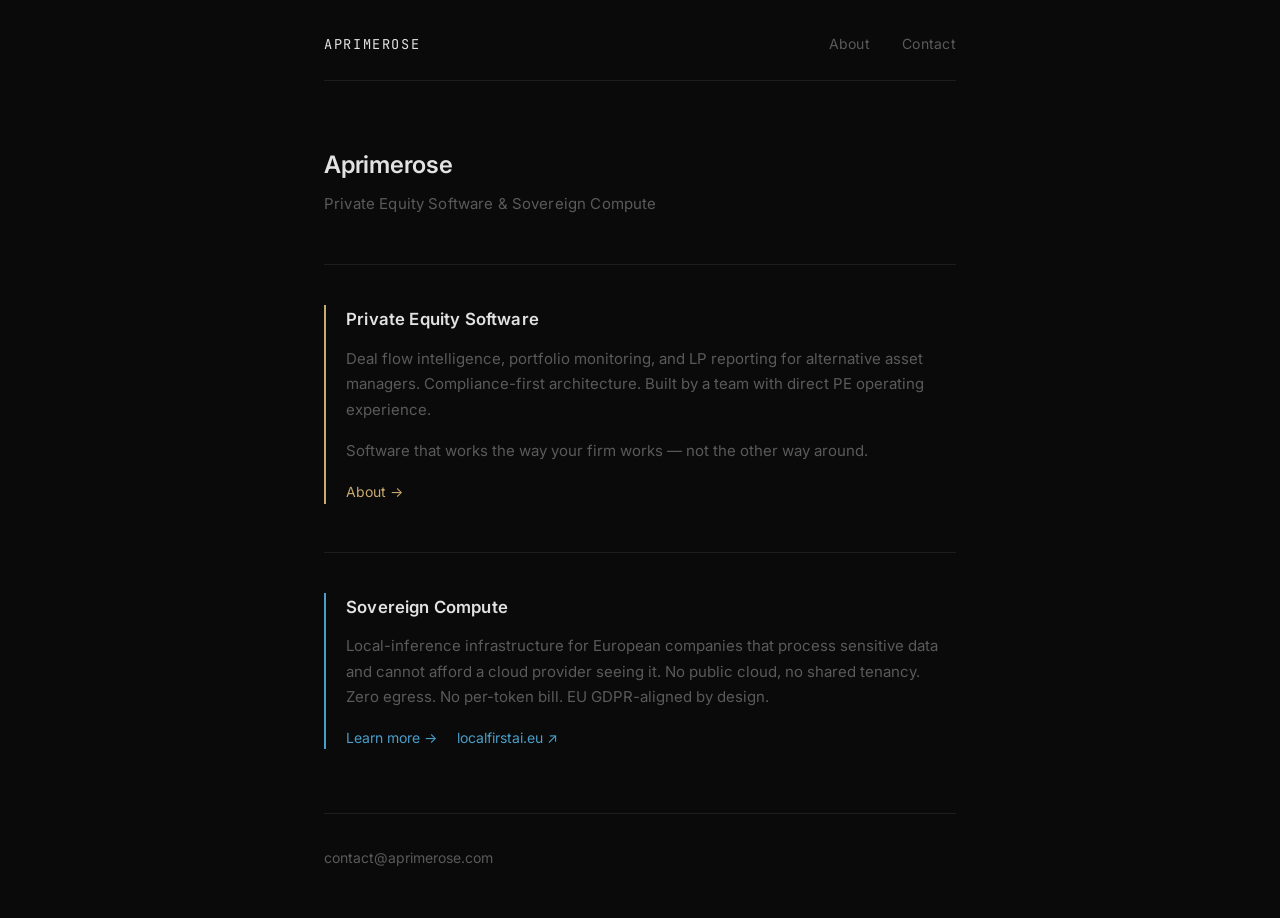
==== index.html @ 773163f9 "site: About reframed (fintech since 2020 → AI for regulated finance → evidence at localfirstai.eu → " ====
<!DOCTYPE html>
<html lang="en">
<head>
  <meta charset="UTF-8">
  <meta name="viewport" content="width=device-width, initial-scale=1.0">
  <meta name="description" content="Aprimerose — Private Equity Software and Sovereign Compute infrastructure for alternative asset managers.">
  <title>Aprimerose — Private Equity Software & Sovereign Compute</title>
  <link rel="preconnect" href="https://fonts.googleapis.com">
  <link rel="preconnect" href="https://fonts.gstatic.com" crossorigin>
  <link href="https://fonts.googleapis.com/css2?family=Inter:wght@400;500;600&family=JetBrains+Mono:wght@400;500&display=swap" rel="stylesheet">
  <link rel="stylesheet" href="style.css">
  <!-- Google tag (gtag.js) G-Q5KMY7Q0BP -->
  <script async src="https://www.googletagmanager.com/gtag/js?id=G-Q5KMY7Q0BP"></script>
  <script>
    window.dataLayer = window.dataLayer || [];
    function gtag(){dataLayer.push(arguments);}
    gtag('js', new Date());
    gtag('config', 'G-Q5KMY7Q0BP');
  </script>
</head>
<body>
  <div class="wrap">

    <nav>
      <span class="nav-brand">Aprimerose</span>
      <div class="nav-links">
        <a href="/about/">About</a>
        <a href="/contact/">Contact</a>
      </div>
    </nav>

    <main>

      <section class="hero">
        <h1>Aprimerose</h1>
        <p class="descriptor">Private Equity Software &amp; Sovereign Compute</p>
      </section>

      <hr>

      <!-- Pillar 1: PE Software — primary -->
      <section class="pillar pillar--pe">
        <div class="pillar-header">
          <h2>Private Equity Software</h2>
        </div>
        <p>
          Deal flow intelligence, portfolio monitoring, and LP reporting for alternative asset managers.
          Compliance-first architecture. Built by a team with direct PE operating experience.
        </p>
        <p>
          Software that works the way your firm works — not the other way around.
        </p>
        <div class="pillar-links">
          <a href="/about/" class="link-pe">About →</a>
        </div>
      </section>

      <hr>

      <!-- Pillar 2: Confidential Compute — new -->
      <section class="pillar pillar--cc">
        <div class="pillar-header">
          <h2>Sovereign Compute</h2>
        </div>
        <p>
          Local-inference infrastructure for European companies that process
          sensitive data and cannot afford a cloud provider seeing it.
          No public cloud, no shared tenancy. Zero egress. No per-token bill. EU GDPR-aligned by design.
        </p>
        <div class="pillar-links">
          <a href="/sovereign-compute/" class="link-cc">Learn more →</a>
          <a href="https://localfirstai.eu" target="_blank" rel="noopener" class="link-cc">localfirstai.eu ↗</a>
        </div>
      </section>

    </main>

    <footer>
      <a href="mailto:contact@aprimerose.com">contact@aprimerose.com</a>
    </footer>

  </div>
</body>
</html>
---- style.css ----
/* Aprimerose.com — design system */

:root {
  --bg:        #0a0a0a;
  --surface:   #111111;
  --border:    #1e1e1e;
  --text:      #e2e2e2;
  --muted:     #5a5a5a;
  --gold:      #c8a96e;   /* PE pillar */
  --blue:      #4a9eca;   /* CC — own cloud */
  --blue-2:    #7ec8b0;   /* CC — on-prem consultancy (teal-green: advisory/delivery feel) */
  --font-sans: 'Inter', system-ui, -apple-system, sans-serif;
  --font-mono: 'JetBrains Mono', 'IBM Plex Mono', 'Fira Code', monospace;
  --max-w:     680px;
}

/* Reset */
*, *::before, *::after { box-sizing: border-box; margin: 0; padding: 0; }

/* Base */
html { font-size: 16px; }

body {
  background: var(--bg);
  color: var(--text);
  font-family: var(--font-sans);
  font-size: 1rem;
  line-height: 1.7;
  -webkit-font-smoothing: antialiased;
}

/* Layout */
.wrap {
  max-width: var(--max-w);
  margin: 0 auto;
  padding: 0 1.5rem;
}

/* Nav */
nav {
  padding: 2rem 0 1.5rem;
  display: flex;
  justify-content: space-between;
  align-items: baseline;
  border-bottom: 1px solid var(--border);
  margin-bottom: 4rem;
}

.nav-brand {
  font-family: var(--font-mono);
  font-size: 0.85rem;
  letter-spacing: 0.12em;
  text-transform: uppercase;
  color: var(--text);
}

.nav-links { display: flex; gap: 2rem; }

.nav-links a {
  font-size: 0.875rem;
  color: var(--muted);
  text-decoration: none;
  letter-spacing: 0.02em;
  transition: color 0.15s;
}

.nav-links a:hover { color: var(--text); }

/* Sections */
.section { margin-bottom: 3.5rem; }

/* Pillar */
.pillar { padding-left: 1.25rem; margin-bottom: 3rem; }

.pillar--pe   { border-left: 2px solid var(--gold); }
.pillar--cc   { border-left: 2px solid var(--blue); }
.pillar--cc-2 { border-left: 2px solid var(--blue-2); }

.pillar-header {
  display: flex;
  align-items: center;
  gap: 0.75rem;
  margin-bottom: 0.75rem;
}

.pillar h2 {
  font-size: 1.05rem;
  font-weight: 600;
  letter-spacing: 0.01em;
  color: var(--text);
}

.pillar p {
  color: var(--muted);
  font-size: 0.9375rem;
  margin-bottom: 1rem;
}

.pillar-links {
  display: flex;
  flex-wrap: wrap;
  gap: 1.25rem;
  align-items: center;
  font-size: 0.875rem;
}

.link-pe   { color: var(--gold); text-decoration: none; }
.link-pe:hover { text-decoration: underline; }

.link-cc   { color: var(--blue); text-decoration: none; }
.link-cc:hover { text-decoration: underline; }

.link-cc-2   { color: var(--blue-2); text-decoration: none; }
.link-cc-2:hover { text-decoration: underline; }

.link-coming {
  font-family: var(--font-mono);
  font-size: 0.75rem;
  color: var(--muted);
  letter-spacing: 0.04em;
}

/* Badge */
.badge {
  font-family: var(--font-mono);
  font-size: 0.65rem;
  letter-spacing: 0.1em;
  text-transform: uppercase;
  color: var(--blue);
  border: 1px solid var(--blue);
  padding: 0.15em 0.5em;
  border-radius: 2px;
  line-height: 1;
  opacity: 0.8;
}

/* Dividers */
hr {
  border: none;
  border-top: 1px solid var(--border);
  margin: 2.5rem 0;
}

/* Hero */
.hero { margin-bottom: 3rem; }

.hero h1 {
  font-size: 1.5rem;
  font-weight: 600;
  letter-spacing: -0.01em;
  margin-bottom: 0.3rem;
}

.hero .descriptor {
  font-size: 0.9375rem;
  color: var(--muted);
  letter-spacing: 0.01em;
}

/* Footer */
footer {
  border-top: 1px solid var(--border);
  padding: 2rem 0 3rem;
  margin-top: 4rem;
  display: flex;
  justify-content: space-between;
  align-items: center;
  flex-wrap: wrap;
  gap: 0.75rem;
}

footer a {
  font-size: 0.875rem;
  color: var(--muted);
  text-decoration: none;
}
footer a:hover { color: var(--text); }

.location {
  font-family: var(--font-mono);
  font-size: 0.75rem;
  letter-spacing: 0.08em;
  color: var(--muted);
}

/* Page heading (inner pages) */
.page-title {
  font-size: 1.25rem;
  font-weight: 600;
  margin-bottom: 0.5rem;
}

.page-subtitle {
  font-size: 0.9375rem;
  color: var(--muted);
  margin-bottom: 2.5rem;
}

/* Body text */
.body-text p {
  font-size: 0.9375rem;
  color: var(--muted);
  margin-bottom: 1.25rem;
}

.body-text p:last-child { margin-bottom: 0; }

/* Credential list */
.creds {
  list-style: none;
  margin: 1.5rem 0;
}

.creds li {
  font-family: var(--font-mono);
  font-size: 0.8rem;
  letter-spacing: 0.04em;
  color: var(--muted);
  padding: 0.5rem 0;
  border-bottom: 1px solid var(--border);
  display: flex;
  gap: 1rem;
  align-items: baseline;
}

.creds li:first-child { border-top: 1px solid var(--border); }

.creds .cred-label {
  color: var(--text);
  flex-shrink: 0;
  min-width: 6rem;
}

@media (max-width: 480px) {
  .creds li {
    flex-direction: column;
    gap: 0.15rem;
  }
  .creds .cred-label {
    min-width: auto;
  }
}

/* Compliance matrix (sovereign compute page) */
.compliance-row {
  display: flex;
  gap: 1.5rem;
  align-items: baseline;
  padding: 0.6rem 0;
  border-bottom: 1px solid var(--border);
  font-size: 0.875rem;
}
.compliance-row:first-of-type { border-top: 1px solid var(--border); }
.compliance-row .label { color: var(--text); font-family: var(--font-mono); font-size: 0.8rem; letter-spacing: 0.04em; flex-shrink: 0; min-width: 8rem; }
.compliance-row .value { color: var(--muted); }

/* Responsive */
@media (max-width: 640px) {
  nav { flex-direction: column; gap: 1rem; }
  footer { flex-direction: column; align-items: flex-start; }
  .compliance-row { flex-direction: column; gap: 0.15rem; }
  .compliance-row .label { min-width: auto; }
}
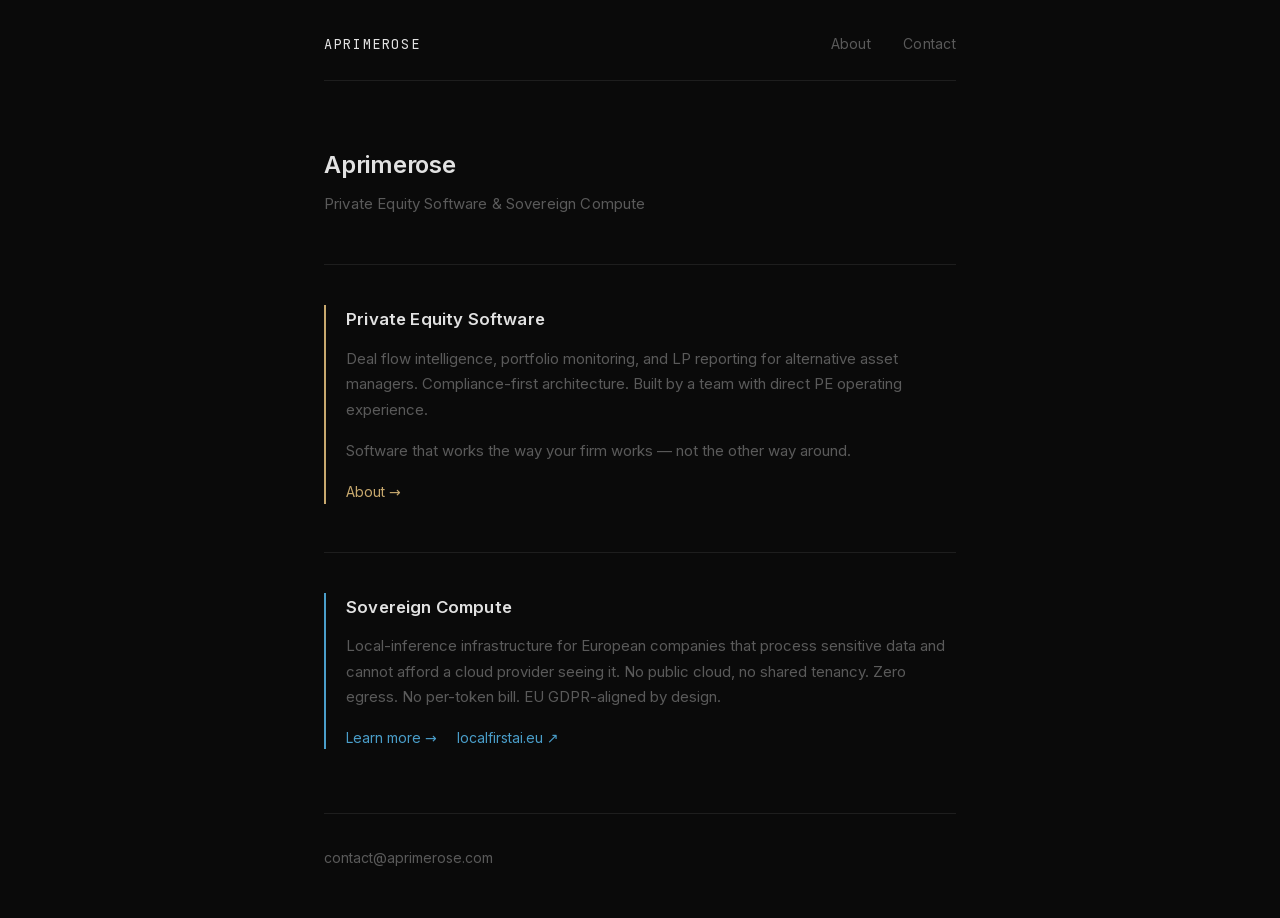
==== commit a3540ddd: "site: drop Google Analytics and Google Fonts; fonts self-hosted The homepage claims "EU GDPR-aligned" ====
--- a/index.html
+++ b/index.html
@@ -5,18 +5,8 @@
   <meta name="viewport" content="width=device-width, initial-scale=1.0">
   <meta name="description" content="Aprimerose — Private Equity Software and Sovereign Compute infrastructure for alternative asset managers.">
   <title>Aprimerose — Private Equity Software & Sovereign Compute</title>
-  <link rel="preconnect" href="https://fonts.googleapis.com">
-  <link rel="preconnect" href="https://fonts.gstatic.com" crossorigin>
-  <link href="https://fonts.googleapis.com/css2?family=Inter:wght@400;500;600&family=JetBrains+Mono:wght@400;500&display=swap" rel="stylesheet">
+  <link rel="canonical" href="https://aprimerose.com/">
   <link rel="stylesheet" href="style.css">
-  <!-- Google tag (gtag.js) G-Q5KMY7Q0BP -->
-  <script async src="https://www.googletagmanager.com/gtag/js?id=G-Q5KMY7Q0BP"></script>
-  <script>
-    window.dataLayer = window.dataLayer || [];
-    function gtag(){dataLayer.push(arguments);}
-    gtag('js', new Date());
-    gtag('config', 'G-Q5KMY7Q0BP');
-  </script>
 </head>
 <body>
   <div class="wrap">
--- a/style.css
+++ b/style.css
@@ -1,4 +1,45 @@
 /* Aprimerose.com — design system */
+
+/* Fonts: self-hosted (SIL OFL 1.1, licences in /assets/fonts/), so no request goes to Google. */
+/* Inter, latin-ext */
+@font-face {
+  font-family: 'Inter';
+  font-style: normal;
+  font-weight: 400 600;
+  font-display: swap;
+  src: url(/assets/fonts/inter-latin-ext.woff2) format('woff2');
+  unicode-range: U+0100-02BA, U+02BD-02C5, U+02C7-02CC, U+02CE-02D7, U+02DD-02FF, U+0304, U+0308, U+0329, U+1D00-1DBF, U+1E00-1E9F, U+1EF2-1EFF, U+2020, U+20A0-20AB, U+20AD-20C4, U+2113, U+2C60-2C7F, U+A720-A7FF;
+}
+
+/* Inter, latin */
+@font-face {
+  font-family: 'Inter';
+  font-style: normal;
+  font-weight: 400 600;
+  font-display: swap;
+  src: url(/assets/fonts/inter-latin.woff2) format('woff2');
+  unicode-range: U+0000-00FF, U+0131, U+0152-0153, U+02BB-02BC, U+02C6, U+02DA, U+02DC, U+0304, U+0308, U+0329, U+2000-206F, U+20AC, U+2122, U+2191, U+2193, U+2212, U+2215, U+FEFF, U+FFFD;
+}
+
+/* JetBrains Mono, latin-ext */
+@font-face {
+  font-family: 'JetBrains Mono';
+  font-style: normal;
+  font-weight: 400 500;
+  font-display: swap;
+  src: url(/assets/fonts/jetbrains-mono-latin-ext.woff2) format('woff2');
+  unicode-range: U+0100-02BA, U+02BD-02C5, U+02C7-02CC, U+02CE-02D7, U+02DD-02FF, U+0304, U+0308, U+0329, U+1D00-1DBF, U+1E00-1E9F, U+1EF2-1EFF, U+2020, U+20A0-20AB, U+20AD-20C4, U+2113, U+2C60-2C7F, U+A720-A7FF;
+}
+
+/* JetBrains Mono, latin */
+@font-face {
+  font-family: 'JetBrains Mono';
+  font-style: normal;
+  font-weight: 400 500;
+  font-display: swap;
+  src: url(/assets/fonts/jetbrains-mono-latin.woff2) format('woff2');
+  unicode-range: U+0000-00FF, U+0131, U+0152-0153, U+02BB-02BC, U+02C6, U+02DA, U+02DC, U+0304, U+0308, U+0329, U+2000-206F, U+20AC, U+2122, U+2191, U+2193, U+2212, U+2215, U+FEFF, U+FFFD;
+}
 
 :root {
   --bg:        #0a0a0a;
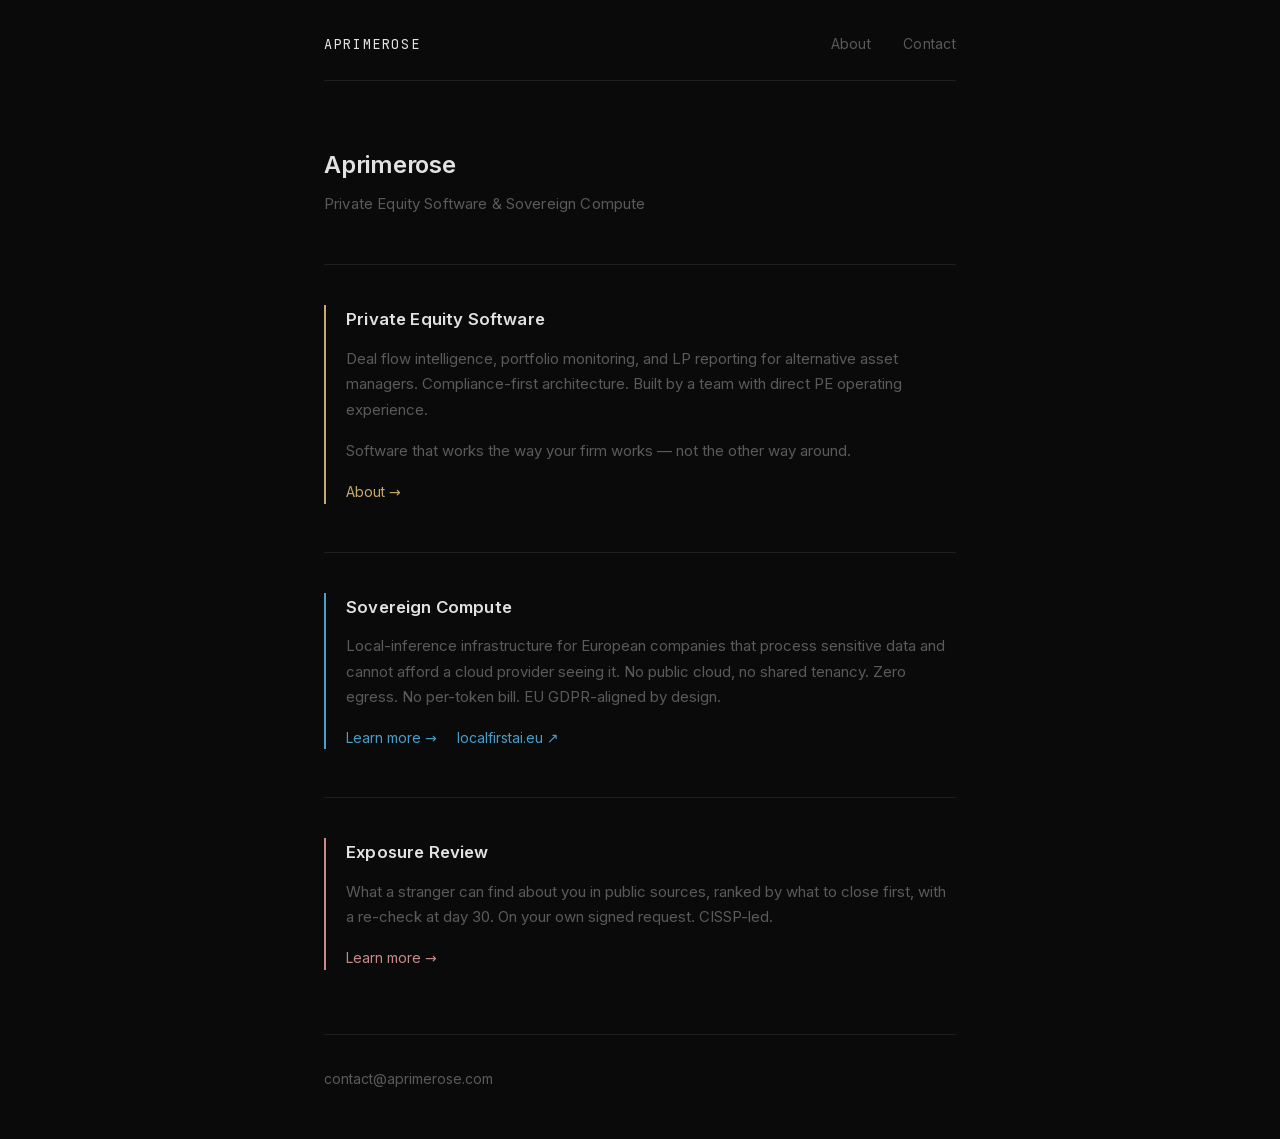
==== commit 8268b709: "site: Exposure Review page + home card (DRAFT branch exposure-review-page — do not merge until CLAIM" ====
--- a/index.html
+++ b/index.html
@@ -63,6 +63,22 @@
         </div>
       </section>
 
+      <hr>
+
+      <!-- Pillar 3: Exposure Review -->
+      <section class="pillar pillar--xr">
+        <div class="pillar-header">
+          <h2>Exposure Review</h2>
+        </div>
+        <p>
+          What a stranger can find about you in public sources, ranked by what to close first,
+          with a re-check at day 30. On your own signed request. CISSP-led.
+        </p>
+        <div class="pillar-links">
+          <a href="/exposure-review/" class="link-xr">Learn more →</a>
+        </div>
+      </section>
+
     </main>
 
     <footer>
--- a/style.css
+++ b/style.css
@@ -50,6 +50,7 @@
   --gold:      #c8a96e;   /* PE pillar */
   --blue:      #4a9eca;   /* CC — own cloud */
   --blue-2:    #7ec8b0;   /* CC — on-prem consultancy (teal-green: advisory/delivery feel) */
+  --rose:      #c98a8a;   /* Exposure Review */
   --font-sans: 'Inter', system-ui, -apple-system, sans-serif;
   --font-mono: 'JetBrains Mono', 'IBM Plex Mono', 'Fira Code', monospace;
   --max-w:     680px;
@@ -116,6 +117,7 @@
 .pillar--pe   { border-left: 2px solid var(--gold); }
 .pillar--cc   { border-left: 2px solid var(--blue); }
 .pillar--cc-2 { border-left: 2px solid var(--blue-2); }
+.pillar--xr   { border-left: 2px solid var(--rose); }
 
 .pillar-header {
   display: flex;
@@ -153,6 +155,9 @@
 
 .link-cc-2   { color: var(--blue-2); text-decoration: none; }
 .link-cc-2:hover { text-decoration: underline; }
+
+.link-xr   { color: var(--rose); text-decoration: none; }
+.link-xr:hover { text-decoration: underline; }
 
 .link-coming {
   font-family: var(--font-mono);
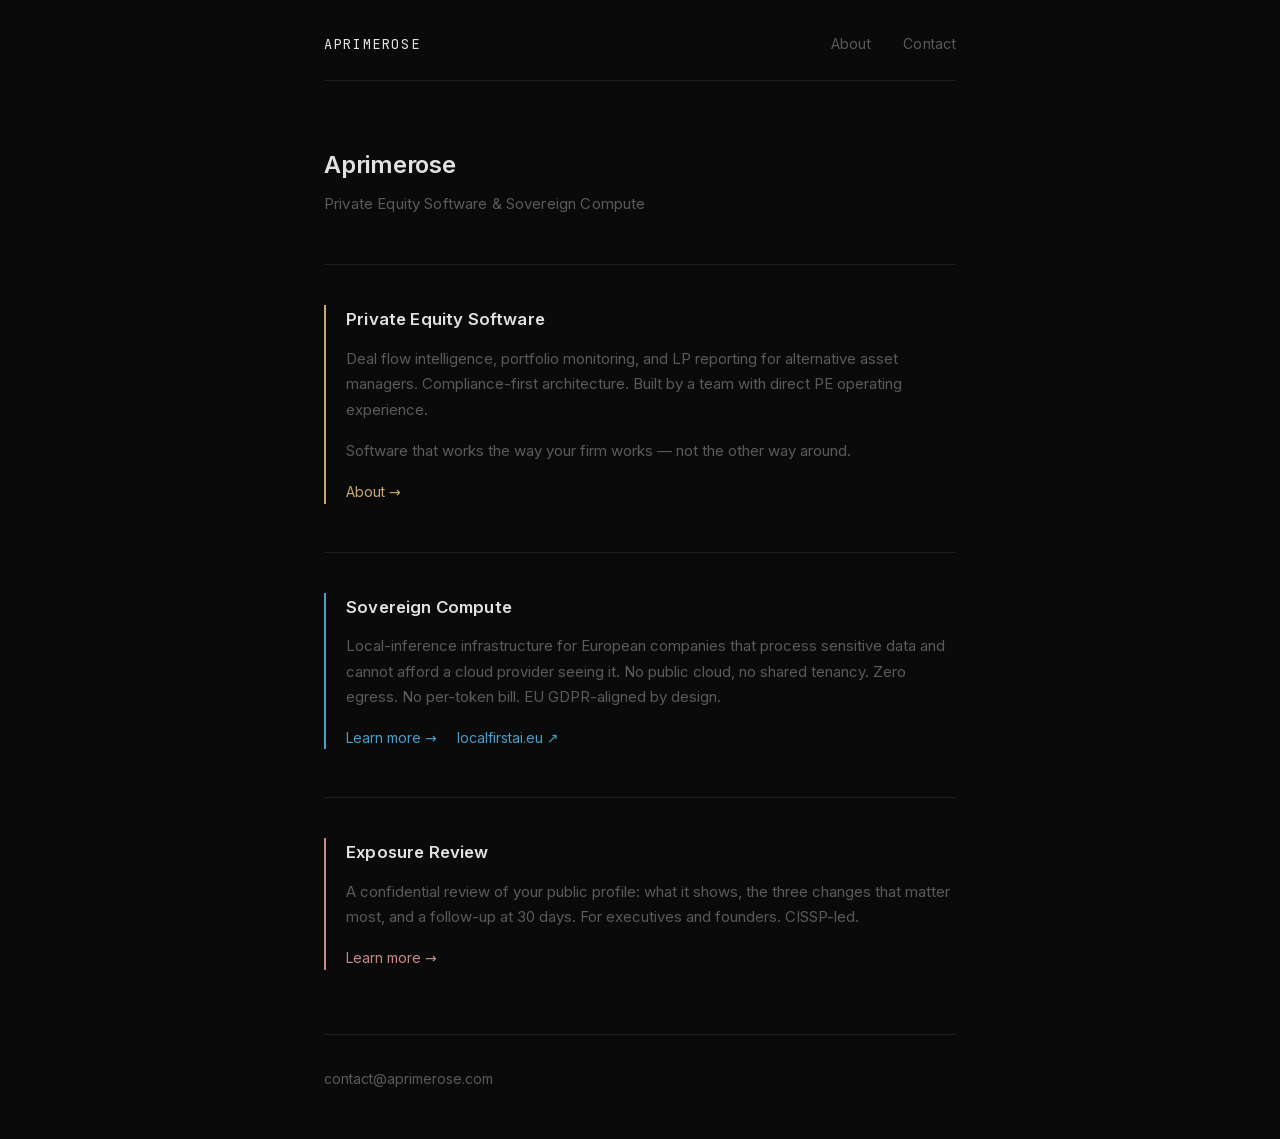
==== commit b91bc5fe: "site: Exposure Review copy for executives (Andrei: option A) — home card, page subtitle and descript" ====
--- a/index.html
+++ b/index.html
@@ -71,8 +71,8 @@
           <h2>Exposure Review</h2>
         </div>
         <p>
-          What a stranger can find about you in public sources, ranked by what to close first,
-          with a re-check at day 30. On your own signed request. CISSP-led.
+          A confidential review of your public profile: what it shows, the three changes that matter most,
+          and a follow-up at 30 days. For executives and founders. CISSP-led.
         </p>
         <div class="pillar-links">
           <a href="/exposure-review/" class="link-xr">Learn more →</a>
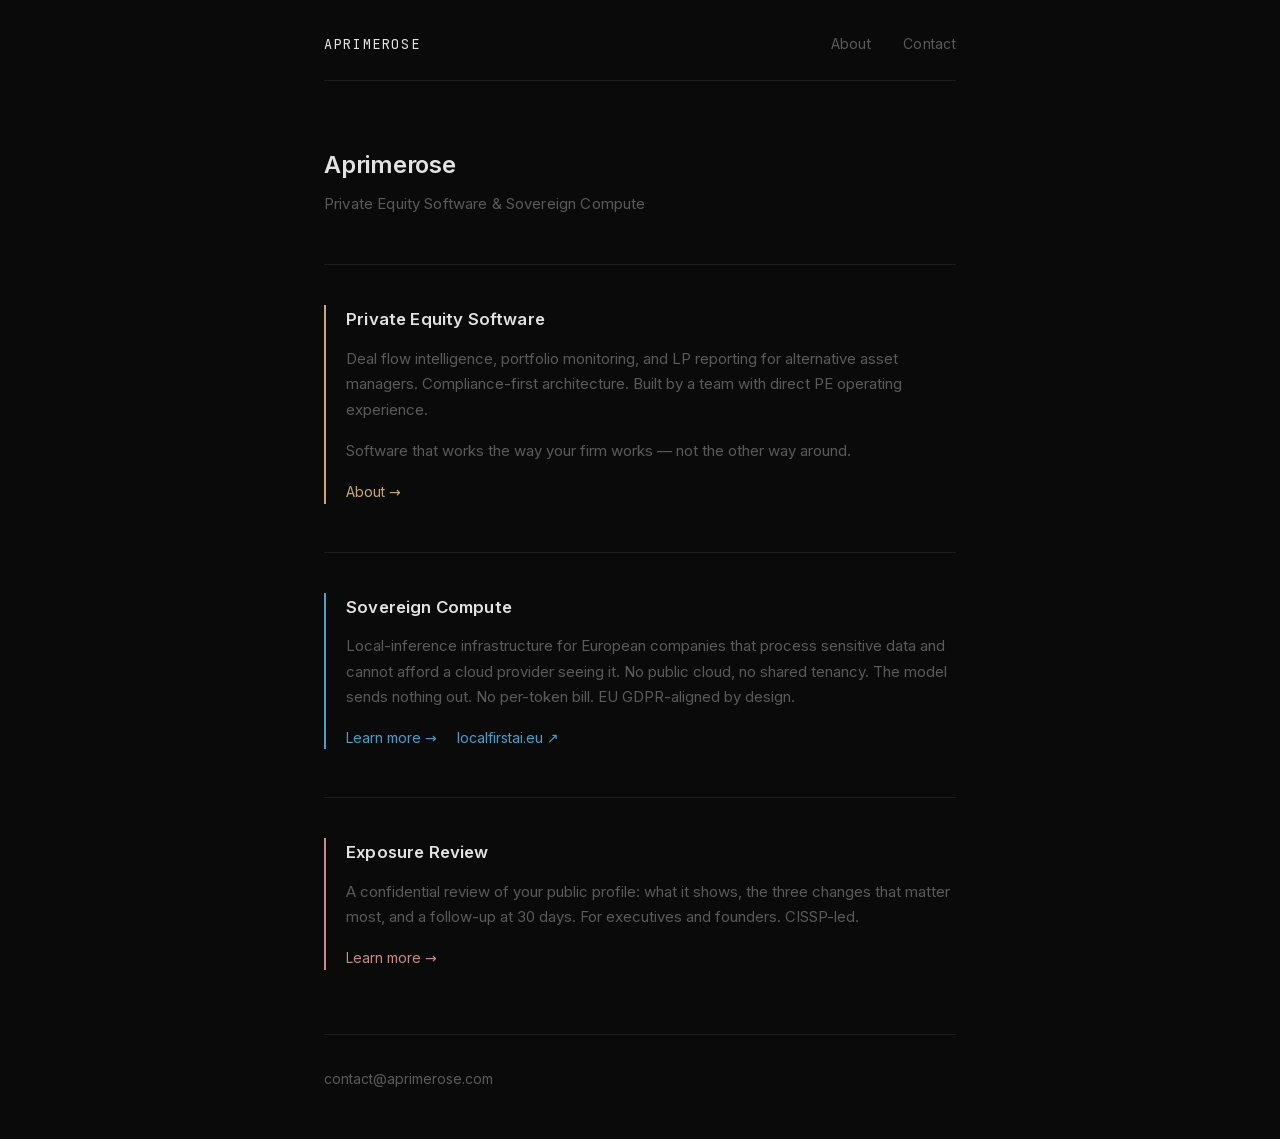
==== commit 4db581f1: "site: egress lines say what was measured — "the model sends nothing out" replaces "zero egress" on t" ====
--- a/index.html
+++ b/index.html
@@ -55,7 +55,7 @@
         <p>
           Local-inference infrastructure for European companies that process
           sensitive data and cannot afford a cloud provider seeing it.
-          No public cloud, no shared tenancy. Zero egress. No per-token bill. EU GDPR-aligned by design.
+          No public cloud, no shared tenancy. The model sends nothing out. No per-token bill. EU GDPR-aligned by design.
         </p>
         <div class="pillar-links">
           <a href="/sovereign-compute/" class="link-cc">Learn more →</a>
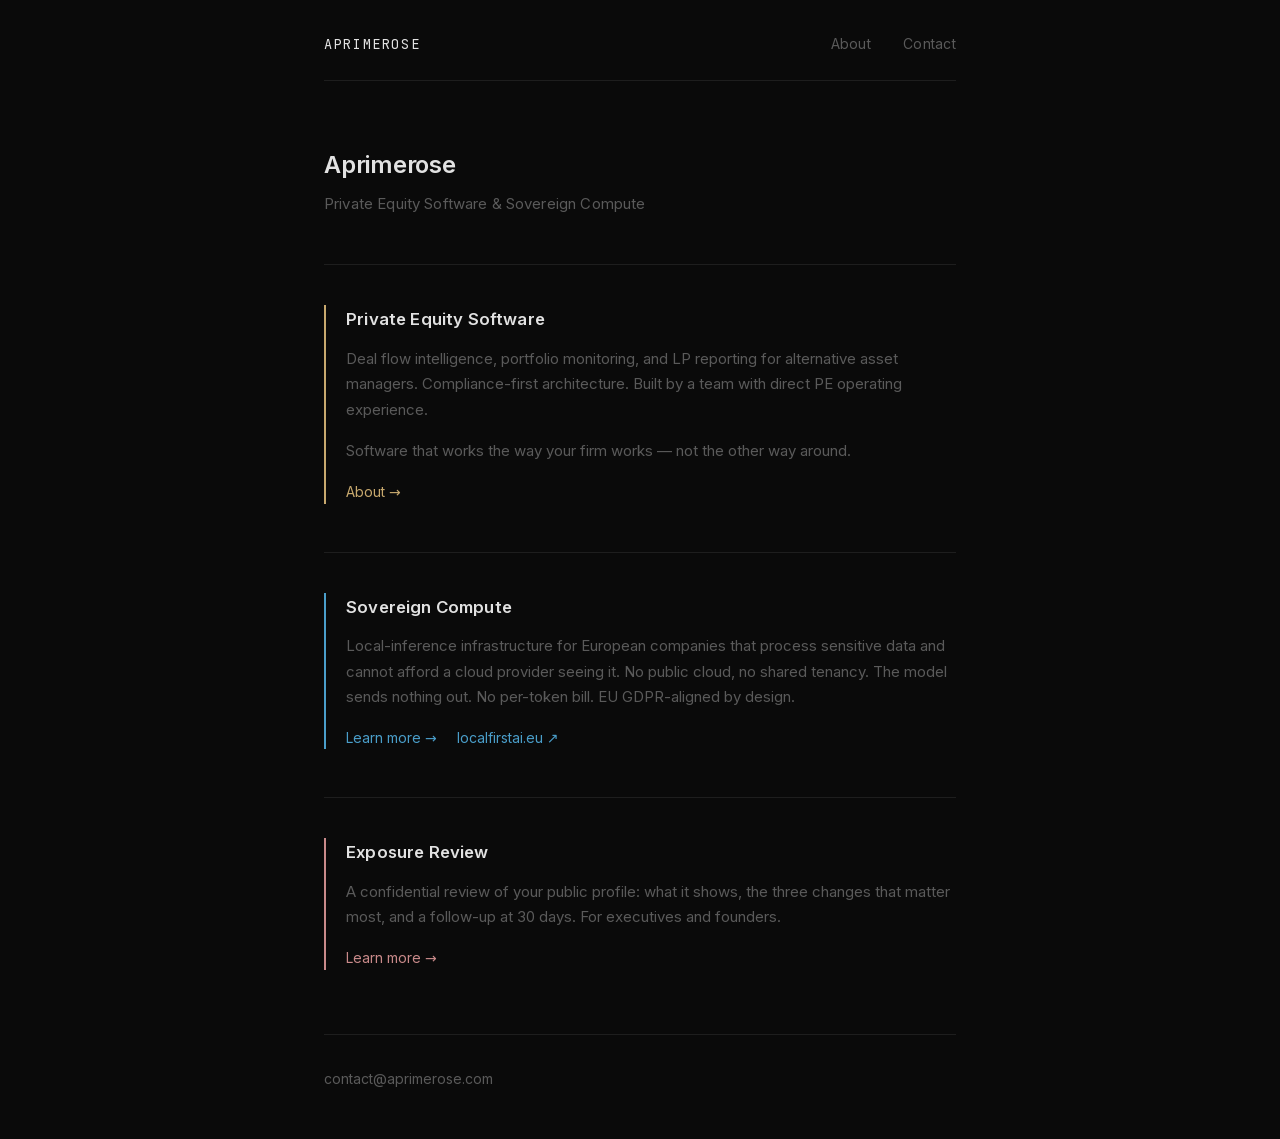
==== commit 5bd9e321: "site: unlabel — the security credential is no longer a public label (Andrei, 2026-11-04); "CISSP-led" ====
--- a/index.html
+++ b/index.html
@@ -72,7 +72,7 @@
         </div>
         <p>
           A confidential review of your public profile: what it shows, the three changes that matter most,
-          and a follow-up at 30 days. For executives and founders. CISSP-led.
+          and a follow-up at 30 days. For executives and founders.
         </p>
         <div class="pillar-links">
           <a href="/exposure-review/" class="link-xr">Learn more →</a>
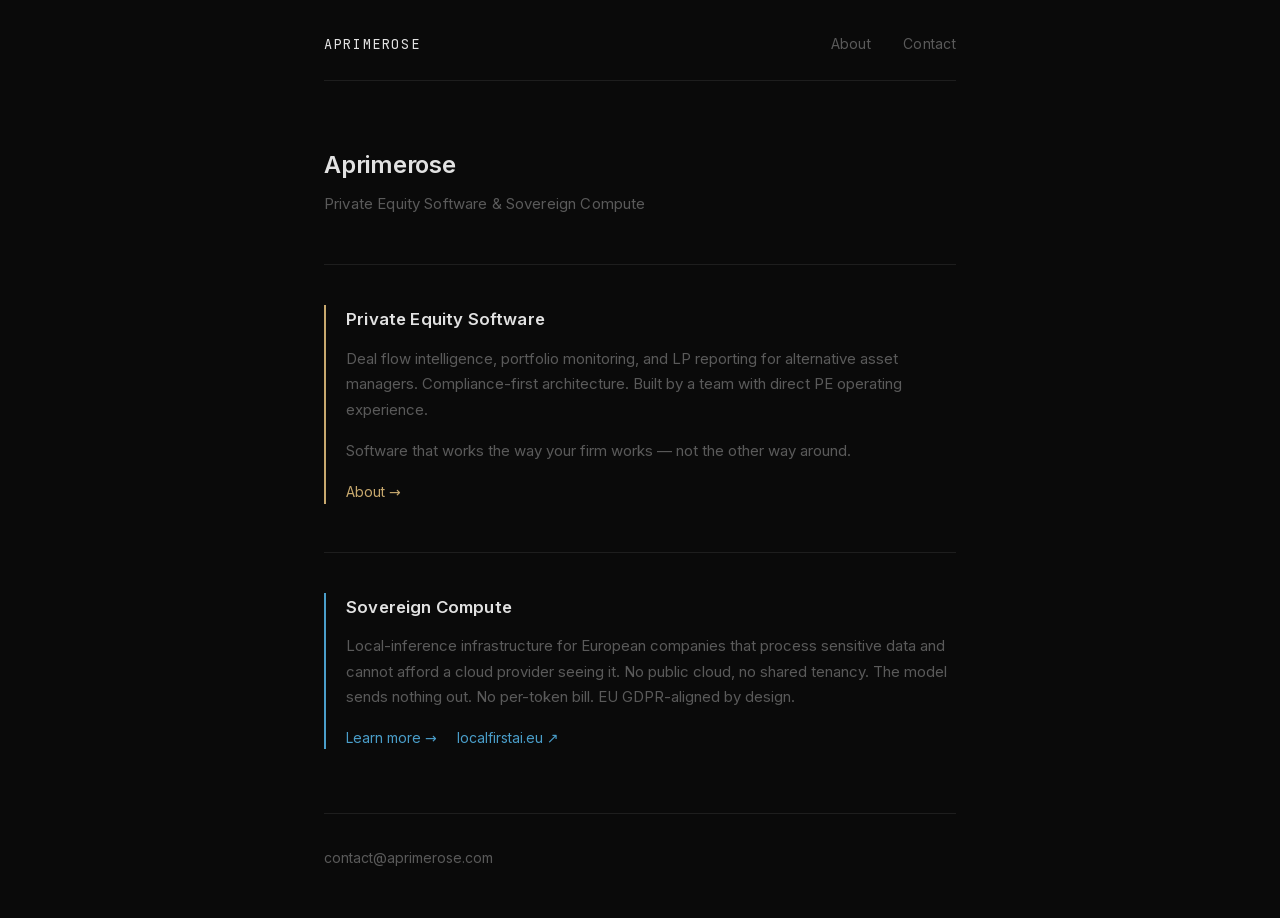
==== commit a7d05c2e: "site: the Exposure Review is off aprimerose.com (Andrei, 2026-11-05) — the home card, the page, its " ====
--- a/index.html
+++ b/index.html
@@ -63,22 +63,6 @@
         </div>
       </section>
 
-      <hr>
-
-      <!-- Pillar 3: Exposure Review -->
-      <section class="pillar pillar--xr">
-        <div class="pillar-header">
-          <h2>Exposure Review</h2>
-        </div>
-        <p>
-          A confidential review of your public profile: what it shows, the three changes that matter most,
-          and a follow-up at 30 days. For executives and founders.
-        </p>
-        <div class="pillar-links">
-          <a href="/exposure-review/" class="link-xr">Learn more →</a>
-        </div>
-      </section>
-
     </main>
 
     <footer>
--- a/style.css
+++ b/style.css
@@ -50,7 +50,7 @@
   --gold:      #c8a96e;   /* PE pillar */
   --blue:      #4a9eca;   /* CC — own cloud */
   --blue-2:    #7ec8b0;   /* CC — on-prem consultancy (teal-green: advisory/delivery feel) */
-  --rose:      #c98a8a;   /* Exposure Review */
+  --rose:      #c98a8a;
   --font-sans: 'Inter', system-ui, -apple-system, sans-serif;
   --font-mono: 'JetBrains Mono', 'IBM Plex Mono', 'Fira Code', monospace;
   --max-w:     680px;
@@ -117,7 +117,6 @@
 .pillar--pe   { border-left: 2px solid var(--gold); }
 .pillar--cc   { border-left: 2px solid var(--blue); }
 .pillar--cc-2 { border-left: 2px solid var(--blue-2); }
-.pillar--xr   { border-left: 2px solid var(--rose); }
 
 .pillar-header {
   display: flex;
@@ -156,8 +155,6 @@
 .link-cc-2   { color: var(--blue-2); text-decoration: none; }
 .link-cc-2:hover { text-decoration: underline; }
 
-.link-xr   { color: var(--rose); text-decoration: none; }
-.link-xr:hover { text-decoration: underline; }
 
 .link-coming {
   font-family: var(--font-mono);
